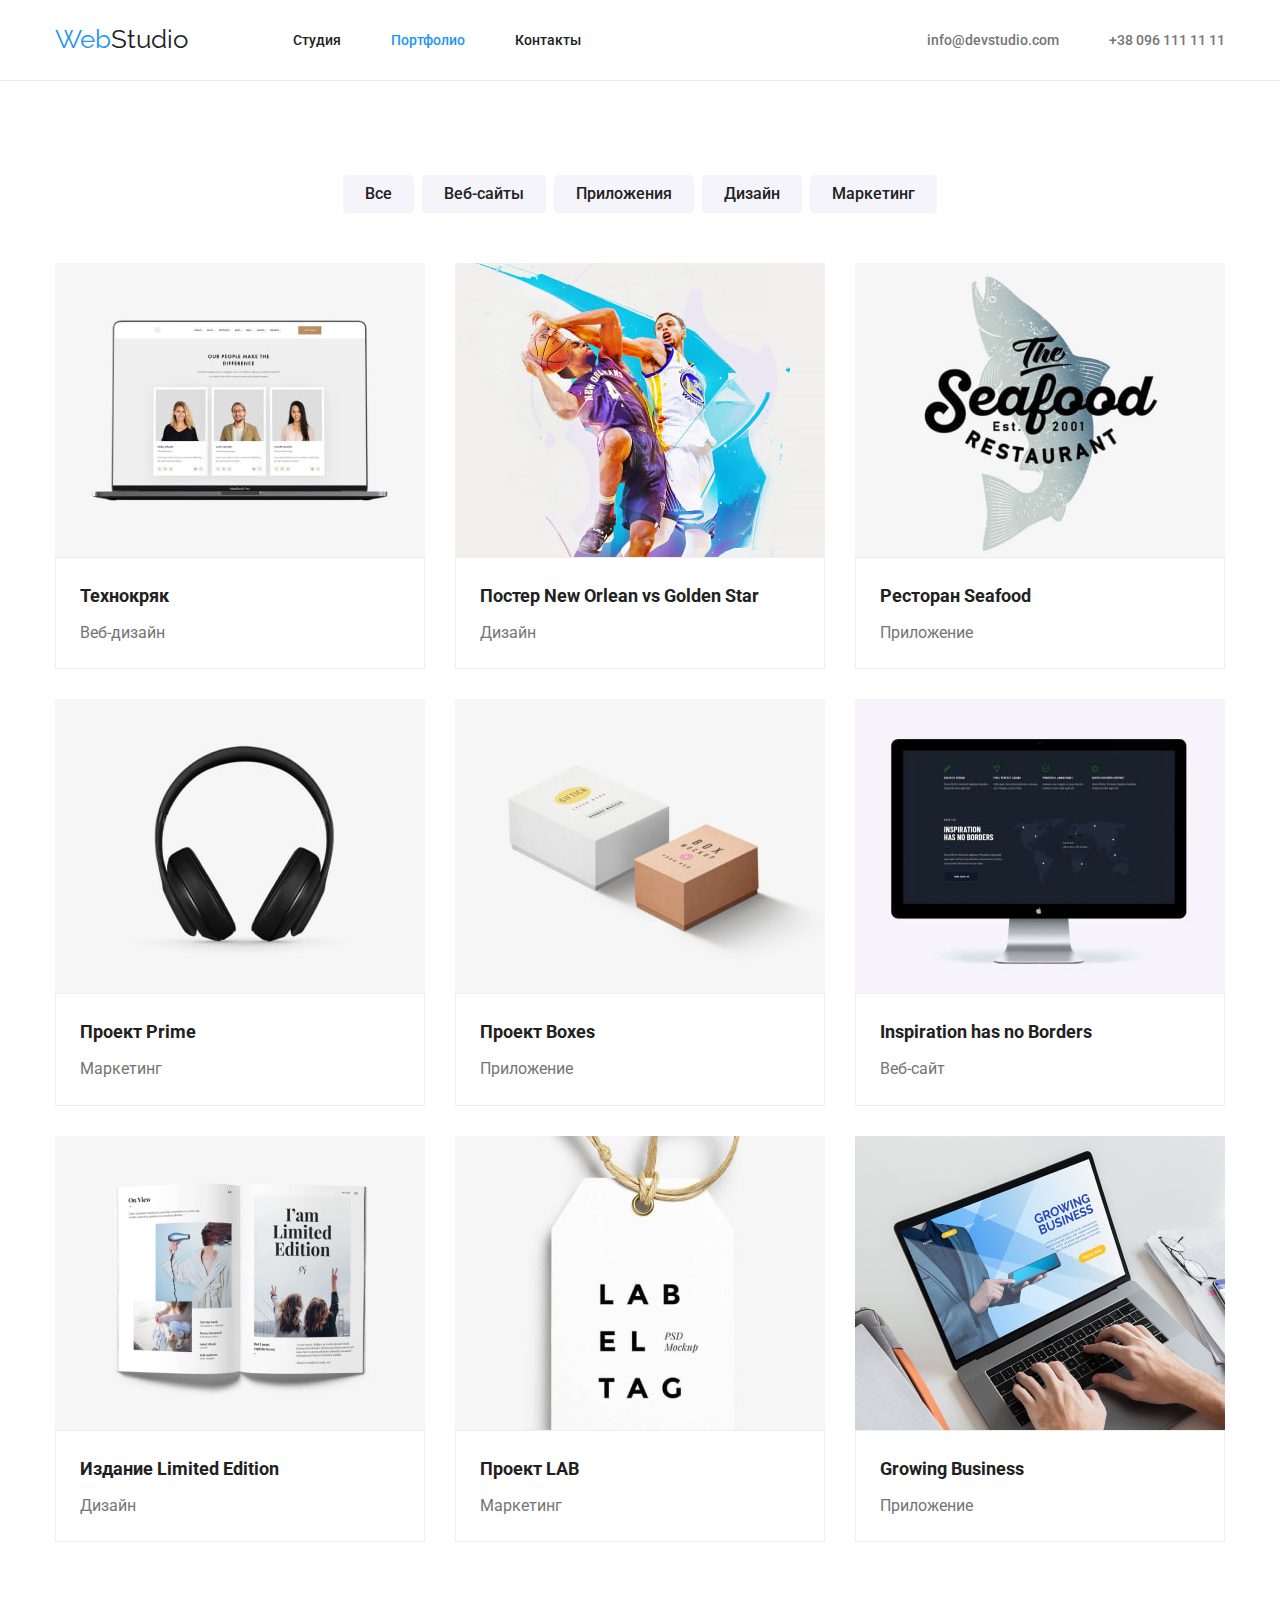
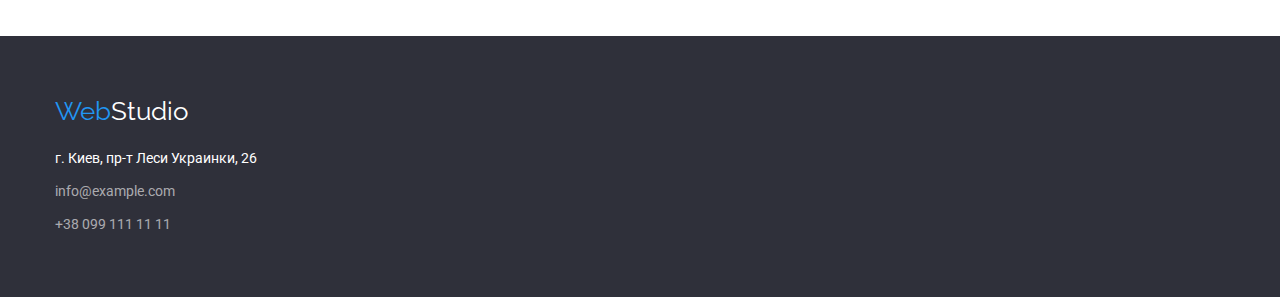
==== portfolio.html @ 2b30607f "Initial commit" ====
<!DOCTYPE html>
<html lang="ru">
  <head>
    <meta charset="UTF-8" />
    <meta http-equiv="X-UA-Compatible" content="IE=edge" />
    <meta name="viewport" content="width=device-width, initial-scale=1.0" />
    <link rel="preconnect" href="https://fonts.googleapis.com" />
    <link rel="preconnect" href="https://fonts.gstatic.com" crossorigin />
    <link
      rel="stylesheet"
      href="https://cdnjs.cloudflare.com/ajax/libs/modern-normalize/1.1.0/modern-normalize.min.css"
    />
    <link
      href="https://fonts.googleapis.com/css2?family=Raleway:wght@700&family=Roboto:wght@400;500;700;900&display=swap"
      rel="stylesheet"
    />
    <link rel="stylesheet" href="./css/styles.css" />
    <title>Портфолио</title>
  </head>
  <body>
    <!--Хедер-->
    <header class="page-header">
      <div class="container header-flex">
        <nav class="nav-box-flex">
          <a class="link nav-box" href="index.html">
            <p class="logo-box">
              <span class="logoweb">Web</span><span class="logostudio">Studio</span>
            </p>
          </a>
          <ul class="site-nav list-decor site-nav-flex">
            <li class="site-nav-item">
              <a class="link" href="./index.html">Студия</a>
            </li>
            <li class="site-nav-item">
              <a class="link-current link" href="./portfolio.html">Портфолио</a>
            </li>
            <li class="site-nav-item"><a class="link" href="">Контакты</a></li>
          </ul>
        </nav>
        <ul class="auth-nav list-decor auth-nav-flex">
          <li><a class="link" href="">info@devstudio.com</a></li>
          <li><a class="link tel-position" href="">+38 096 111 11 11</a></li>
        </ul>
      </div>
    </header>

    <main>
      <!--Фильтр-->
      <section class="section">
        <h1 class="visually-hidden">Наши проекты</h1>
        <div class="container filter-box">
          <ul class="list-decor btn-flex">
            <li class="filter-item-btn">
              <button class="filter-button" type="button">Все</button>
            </li>
            <li class="filter-item-btn">
              <button class="filter-button" type="button">Веб-сайты</button>
            </li>
            <li class="filter-item-btn">
              <button class="filter-button" type="button">Приложения</button>
            </li>
            <li class="filter-item-btn">
              <button class="filter-button" type="button">Дизайн</button>
            </li>
            <li class="filter-item-btn">
              <button class="filter-button" type="button">Маркетинг</button>
            </li>
          </ul>
        </div>

        <!--Элементы фильтра-->
        <div class="container">
          <ul class="list-decor filter-flex">

            <li class="filter-card">
              <img class="image" src="./images/portfolio/web/web1.jpg" alt="Технокряк" />
              <div class="title-filter">
                <h2 class="project-name">Технокряк</h2>
                <p class="filter-name">Веб-дизайн</p>
              </div>
            </li>

            <li class="filter-card">
              <img
                class="image"
                src="./images/portfolio/designe/designe1.jpg"
                alt="Постер New Orlean vs Golden Star"
              />
              <div class="title-filter">
                <h2 class="project-name">Постер New Orlean vs Golden Star</h2>
                <p class="filter-name">Дизайн</p>
              </div>
            </li>
            <li class="filter-card">
              <img
                class="image"
                src="./images/portfolio/application/application1.jpg"
                alt="Ресторан Seafood"
              />
              <div class="title-filter">
                <h2 class="project-name">Ресторан Seafood</h2>
                <p class="filter-name">Приложение</p>
              </div>
            </li>
            <li class="filter-card">
              <img
                class="image"
                src="./images/portfolio/marketing/marketing1.jpg"
                alt="Проект Prime"
              />
              <div class="title-filter">
                <h2 class="project-name">Проект Prime</h2>
                <p class="filter-name">Маркетинг</p>
              </div>
            </li>
            <li class="filter-card">
              <img
                class="image"
                src="./images/portfolio/application/application2.jpg"
                alt="Проект Boxes"
              />
              <div class="title-filter">
                <h2 class="project-name">Проект Boxes</h2>
                <p class="filter-name">Приложение</p>
              </div>
            </li>
            <li class="filter-card">
              <img
                class="image"
                src="./images/portfolio/web/web2.jpg"
                alt="Inspiration has no Borders"
              />
              <div class="title-filter">
                <h2 class="project-name">Inspiration has no Borders</h2>
                <p class="filter-name">Веб-сайт</p>
              </div>
            </li>
            <li class="filter-card">
              <img
                class="image"
                src="./images/portfolio/designe/designe2.jpg"
                alt="Издание Limited Edition"
              />
              <div class="title-filter">
                <h2 class="project-name">Издание Limited Edition</h2>
                <p class="filter-name">Дизайн</p>
              </div>
            </li>
            <li class="filter-card">
              <img
                class="image"
                src="./images/portfolio/marketing/marketing2.jpg"
                alt="Проект LAB"
              />
              <div class="title-filter">
                <h2 class="project-name">Проект LAB</h2>
                <p class="filter-name">Маркетинг</p>
              </div>
            </li>
            <li class="filter-card">
              <img
                class="image"
                src="./images/portfolio/application/application3.jpg"
                alt="Growing Business"
                width="370"
              />
              <div class="title-filter">
                <h2 class="project-name">Growing Business</h2>
                <p class="filter-name">Приложение</p>
              </div>
            </li>
          </ul>
        </div>
      </section>
    </main>
<!--Футер-->
    <footer class="page-footer">
      <div class="container">
        <a class="link" href="index.html">
          <span class="logoweb">Web</span><span class="logostudiofooter">Studio</span>
        </a>
        <address class="footer-сontact footer-box">
          <p class="address"><a class="link" href="">г. Киев, пр-т Леси Украинки, 26</a></p>
          <p class="team-email"><a class="link" href="">info@example.com</a></p>
          <p><a class="link" href="">+38 099 111 11 11</a></p>
        </address>
      </div>
    </footer>
  </body>
</html>
---- css/styles.css ----
:root {
    --accent-color: #2196F3;
    --main-text-cl: #757575;
    --title-cl: #212121;
    --main-bgc: #E5E5E5;
    --secondary-bgc: #F5F4FA;
    --header-cl: #212121;
    --header-cl-hover: #2196F3;
    --our-team-card-cl: #FFFFFF;
    --portfolio-card-cl: #FFFFFF;
}

body {
    color: var(--main-text-cl);
    background-color:#FFFFFF ;
    font-family: 'Raleway', sans-serif;
    font-family: 'Roboto', sans-serif;
    font-style: normal;
    margin: 0;
}

.visually-hidden {
    position: absolute;
    white-space: nowrap;
    width: 1px;
    height: 1px;
    overflow: hidden;
    border: 0;
    padding: 0;
    clip: rect(0 0 0 0);
    clip-path: inset(50%);
    margin: -1px;
}
/* сброс всех margin c тегов Р*/
p {
    margin-top: 0;
    margin-bottom: 0;
}
/* сброс всех margin с тегов Н2 */
h1,
h2 {
    margin-top: 0;
    margin-bottom: 0;
}
.image {
    display: block;
}

/* Логотип */

.page-header {
    /*background-color: peru;*/
    border-bottom: 1px solid #ECECEC;
    margin-left: auto;
    margin-right: auto;
   
}


.container {
    /*background-color: powderblue;
    outline: 2px solid tomato;*/
    margin-left: auto;
    margin-right: auto;
    width: 1200px;
    padding-left: 15px;
    padding-right: 15px;
}
.link {
    text-decoration: none;
    
}
.section {
    padding-top: 94px;
    padding-bottom: 94px;
    /*outline: 5px solid #331e9e;*/
}

.list-decor {
    list-style: none;
    padding: 0;
    margin: 0;
}
.logoweb {
    color:#2196F3 ;
    font-family:'Raleway';  
    font-size: 26px;
    line-height: 1.2;
}
.logostudio {
    color: #212121;
    font-family:'Raleway';
    font-size: 26px;
    line-height: 1.2;
    }


.logostudiofooter {
    color: #FFFFFF ;
    font-family:'Raleway';
    font-size: 26px;
    line-height: 1.2;
    }



/* Стилизация NAV */
.nav-box-flex {
   display: flex;  
}
.header-flex {
    display: flex;
}

.site-nav-flex {
    display: flex;
    margin-left: 93px; 
    align-items: center;    
}

.site-nav-flex .link {
    display: block;
    padding-top: 32px;
    padding-bottom: 32px;
}

.site-nav-item {
    margin-right: 50px;
}

.site-nav-item:last-child {
    margin-right: 0;
}

.auth-nav-flex {
    display: flex;
    align-items: center;
    margin-left: auto;
}

.auth-nav-flex .link {
    display: block;
    padding-top: 32px;
    padding-bottom: 32px;
}

.tel-position {
    margin-left: 50px;
}

.site-nav .link {
    color: var(--header-cl);
    font-weight: 500;
    font-size: 14px;
    line-height: 1.15;
}
   
.site-nav .link:focus,
.site-nav .link:hover {
    color: var(--header-cl-hover);
    font-weight: 500;
    font-size: 14px;
    line-height: 1.15;
}
.site-nav .link-current {
    color: var(--header-cl-hover);
}
.auth-nav .link {
    color: var(--main-text-cl) ;
    font-weight: 500;
    font-size: 14px;   
}

.auth-nav .link:focus,
.auth-nav .link:hover {
    color: var(--header-cl-hover);
    font-weight: 500;
    font-size: 14px;
    line-height: 1.15;
}
.nav-box {
    padding-top: 24px;
    
}

.logo-box {
    box-sizing: border-box;
    width: 145px;
    margin-bottom: 25px;
}
/* Стилизация HERO */
/*Отступы контента во всех секциях*/

.hero {
    background-color: #2F303A;
    height: 600px;
    text-align: center;
    padding-top: 200px;
    padding-bottom: 280px;
   
    
      
}

.hero-title {

    color: #FFFFFF;
    font-weight: 900;
    line-height: 1.36;
    font-size: 44px;
    letter-spacing: 0.06em;
    text-transform: uppercase;
    
    margin-left: auto;
    margin-right: auto;
    width: 696px;
    text-align: center;
    padding-bottom: 30px;
    
}

.hero-button {
    color: #FFFFFF;
    background-color: #2196F3;
    font-weight: 700;
    font-size: 16px;
    line-height: 1.9;
    cursor: pointer;
    box-shadow: 0px 4px 4px rgba(0, 0, 0, 0.15);
    border-radius: 4px;
    width: 200px;
    height: 50px;
    display: inline-block;
    
    letter-spacing: 0.06em;
    border-width: 0;
    
}


.hero-button:focus,
.hero-button:hover {
    background: #F5F4FA;
    color: #212121;
    font-weight: 700;
    font-size: 16px;
    line-height: 1.9;   
}


.our-priorities {
    color: #212121;
    font-weight: 700;
    font-size: 14px;
    line-height: 1.15;
    text-transform: uppercase;
    margin-top: 0px;
    margin-bottom: 10px; 
}
.our-priorities-box {
    display: flex;
    justify-content: space-between;
}
.prioritie-flex {
    margin-right: 30px;
    width: 270px;
}

.prioritie-flex:last-child {
    margin-right: 0;
}

.priorities-text {
    font-size: 14px;
    line-height: 1.71;
    margin-top: 10px;
    margin-bottom: 0;
    width: 270px;

   
}

.what-we-do {

    color: #212121;
    font-weight: 700;
    font-size: 36px;
    line-height: 1.17;
    text-align: center;

    margin-top: 0px;
    margin-bottom: 50px;
    
}
.dumping-top {
    margin-top: -94px;
}


.What-we-do-flex {
    display: flex;
    justify-content: space-between;

}
/* Наша команда */

.sec-our-team {
    background-color: var(--secondary-bgc);
    
}

.our-team {
    color: #212121;
    font-weight: 700;
    font-size: 36px;
    line-height: 1.17;
    text-align: center;
  
    margin-bottom: 50px; 
}

.our-team-flex {
    display: flex;
}
.our-team-card {
    
    flex-basis: calc((100% - 90px) / 4);
    background-color: var(--our-team-card-cl);
    box-shadow: 0px 1px 3px rgba(0, 0, 0, 0.12),
    0px 1px 1px rgba(0, 0, 0, 0.14),
    0px 2px 1px rgba(0, 0, 0, 0.2);
    border-radius: 0px 0px 4px 4px;

    margin-right: 30px;
}

.our-team-card:last-child {
    margin-right: 0;
}



.team-list {
    padding-top: 30px;
    padding-bottom: 30px;
}


.team-name {
    color: #212121;
    font-weight: 500;
    font-size: 16px;
    line-height: 1.19;
    text-align: center;
    
    padding-bottom: 10px;
}


.team-expert {
    font-size: 16px;
    line-height: 1.19;
    text-align: center;
    
}

/* Футер */
.page-footer {
    background-color: #2F303A;
    padding-top: 60px;
    padding-bottom: 60px;
   
}

.footer-сontact a {
    color: rgba(255, 255, 255, 0.6);
    font-size: 14px;
    line-height: 1.7;
    font-style: normal;
    text-decoration: none;

}
.footer-box {
    margin-top: 20px;
}

.team-email {
    margin-top: 9px;
    margin-bottom: 9px;
}



.address a {
    color: #FFFFFF;
}

.footer-сontact .link:focus,
.footer-сontact .link:hover {
    color: var(--accent-color);
    font-size: 14px;
    line-height: 1.7;
    font-style: normal;
}
/* Портфолио */

.filter-flex {
    display: flex;
    flex-wrap: wrap;
}

.btn-flex {
    display: flex;
    justify-content: center;
}

.filter-button {

    font-weight: 500;
    font-size: 16px;
    line-height: 1.6;
    background-color: #F5F4FA;
    color: #212121;
    cursor: pointer;
    border-radius: 4px;
    padding: 6px 22px;
    border-width: 0px;

}

.filter-button:focus,
.filter-button:hover {
    font-weight: 500;
    font-size: 16px;
    line-height: 1.6;
    background: var(--accent-color);
    color: #FFFFFF;
    border-radius: 4px;
}

.filter-box {
    margin-bottom: 50px;
}
.filter-name {
    font-size: 16px;
    line-height: 1.9;
}
.filter-card {
    width: calc((100% - 60px) / 3);
    margin-right: 30px;
    margin-bottom: 30px;
    background: var(--portfolio-card-cl);  
}

.filter-card:nth-child(3n) {
    margin-right: 0;
}
.filter-card:nth-last-child(-n + 3) {
    margin-bottom: 0;
}
.filter-card {
 
}

.title-filter {
    padding: 20px 24px;
    border: 1px solid #EEEEEE;
}




.filter-item-btn {
    margin-right: 8px;

}
.filter-item-btn:last-child {
    margin-right: 0;
}

.project-name {
    margin-top: 0;
    margin-bottom: 0;
    color: #212121;
    font-weight: 700;
    font-size: 18px;
    line-height: 2;
    padding-bottom: 4px;
    
}
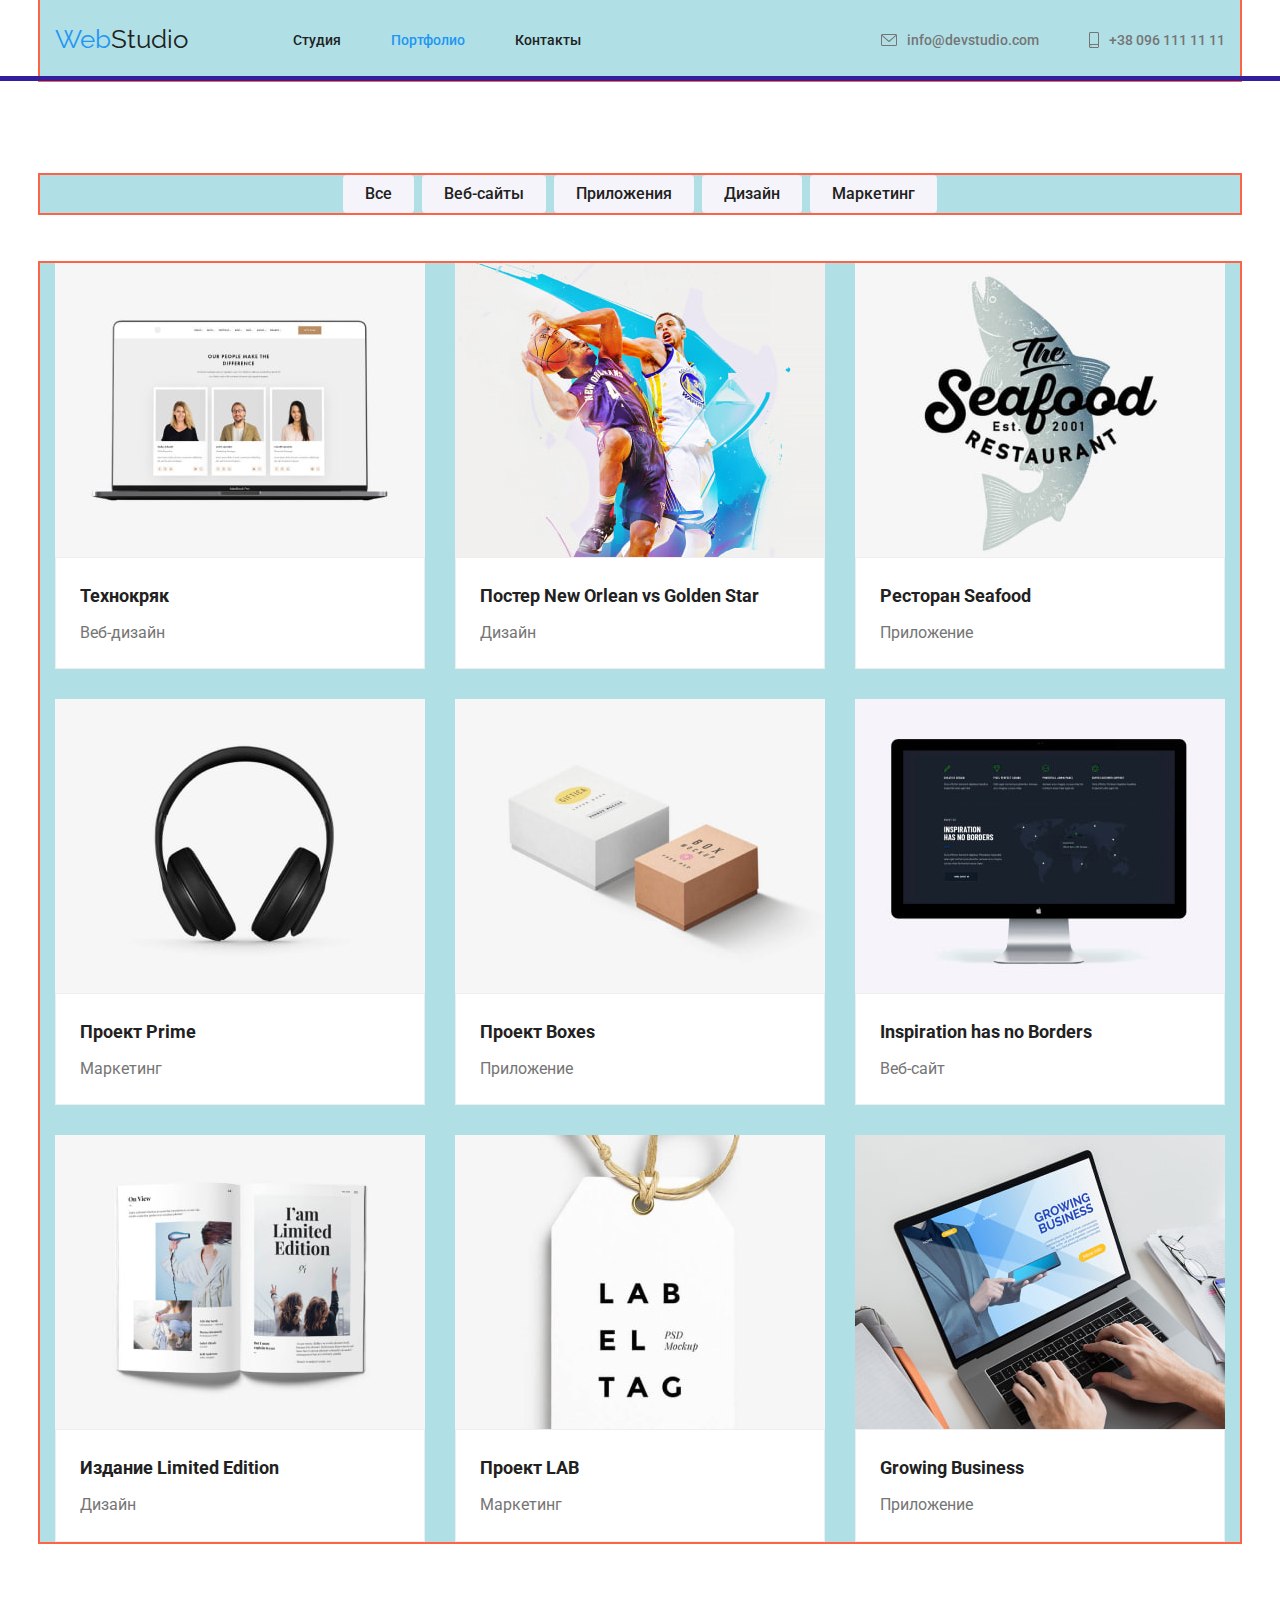
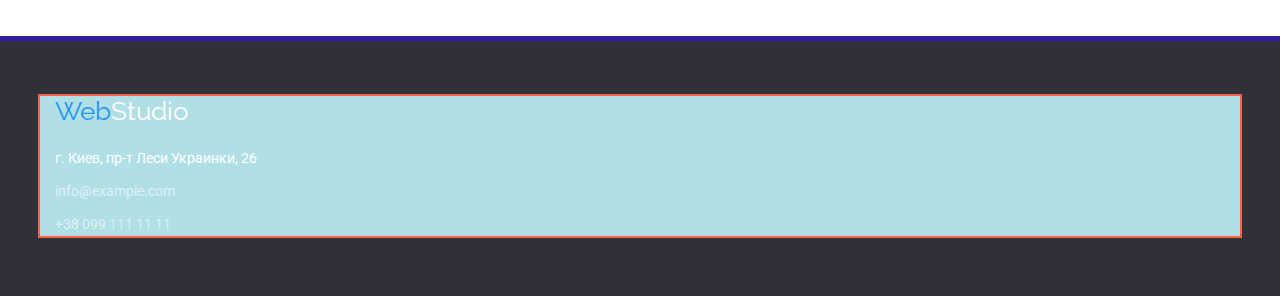
==== commit 3743fc77: "ДЗ 4 начало" ====
--- a/portfolio.html
+++ b/portfolio.html
@@ -18,7 +18,9 @@
     <title>Портфолио</title>
   </head>
   <body>
+
     <!--Хедер-->
+
     <header class="page-header">
       <div class="container header-flex">
         <nav class="nav-box-flex">
@@ -31,15 +33,13 @@
             <li class="site-nav-item">
               <a class="link" href="./index.html">Студия</a>
             </li>
-            <li class="site-nav-item">
-              <a class="link-current link" href="./portfolio.html">Портфолио</a>
-            </li>
+            <li class="site-nav-item"><a class="link-current link" href="./portfolio.html">Портфолио</a></li>
             <li class="site-nav-item"><a class="link" href="">Контакты</a></li>
           </ul>
         </nav>
         <ul class="auth-nav list-decor auth-nav-flex">
-          <li><a class="link" href="">info@devstudio.com</a></li>
-          <li><a class="link tel-position" href="">+38 096 111 11 11</a></li>
+          <li class="auth-nav-icon-email"><a class="link tel-position" href="">info@devstudio.com</a></li>
+          <li class="auth-nav-icon-tel"><a class="link" href="">+38 096 111 11 11</a></li>
         </ul>
       </div>
     </header>
--- a/css/styles.css
+++ b/css/styles.css
@@ -9,6 +9,7 @@
     --header-cl-hover: #2196F3;
     --our-team-card-cl: #FFFFFF;
     --portfolio-card-cl: #FFFFFF;
+    --icon-cl: #AFB1B8
 }
 
 body {
@@ -45,12 +46,13 @@
 }
 .image {
     display: block;
+    max-width: 100%;
+    height: auto;
 }
 
 /* Логотип */
 
 .page-header {
-    /*background-color: peru;*/
     border-bottom: 1px solid #ECECEC;
     margin-left: auto;
     margin-right: auto;
@@ -59,8 +61,8 @@
 
 
 .container {
-    /*background-color: powderblue;
-    outline: 2px solid tomato;*/
+    background-color: powderblue;
+    outline: 2px solid tomato;
     margin-left: auto;
     margin-right: auto;
     width: 1200px;
@@ -74,7 +76,7 @@
 .section {
     padding-top: 94px;
     padding-bottom: 94px;
-    /*outline: 5px solid #331e9e;*/
+    outline: 5px solid #331e9e;
 }
 
 .list-decor {
@@ -111,6 +113,7 @@
 }
 .header-flex {
     display: flex;
+    align-items: center;
 }
 
 .site-nav-flex {
@@ -133,21 +136,7 @@
     margin-right: 0;
 }
 
-.auth-nav-flex {
-    display: flex;
-    align-items: center;
-    margin-left: auto;
-}
-
-.auth-nav-flex .link {
-    display: block;
-    padding-top: 32px;
-    padding-bottom: 32px;
-}
-
-.tel-position {
-    margin-left: 50px;
-}
+
 
 .site-nav .link {
     color: var(--header-cl);
@@ -166,10 +155,29 @@
 .site-nav .link-current {
     color: var(--header-cl-hover);
 }
+
+.auth-nav-flex {
+    display: flex;
+    align-items: center;
+    margin-left: auto;
+}
+
+.auth-nav-flex .link {
+    
+    padding-top: 32px;
+    padding-bottom: 32px;
+
+
+}
+
+.tel-position {
+    margin-right: 50px;
+}
 .auth-nav .link {
     color: var(--main-text-cl) ;
     font-weight: 500;
-    font-size: 14px;   
+    font-size: 14px;  
+    line-height: 1.15;
 }
 
 .auth-nav .link:focus,
@@ -179,6 +187,46 @@
     font-size: 14px;
     line-height: 1.15;
 }
+
+.auth-nav-icon-email,
+.auth-nav-icon-tel {
+    display: flex;
+    align-items: center;
+}
+.auth-nav-icon-email::before {
+    content: "";
+    width: 16px;
+    height: 12px;
+    
+    margin-right: 10px;
+    background-image: url(../images/icon/envelope.svg);
+    background-repeat: no-repeat;
+    
+}
+.auth-nav-icon-email:hover::before,
+.auth-nav-icon-email:focus::before {
+    content: " ";
+    width: 16px;
+    height: 12px;
+
+    margin-right: 10px;
+    background-image: url(../images/icon/envelope\ \(hover\).svg);
+    background-repeat: no-repeat;
+
+}
+
+.auth-nav-icon-tel::before {
+    content: " ";
+    width: 10px;
+    height: 16px;
+    
+    margin-right: 10px;
+    background-image: url(../images/icon/smartphone.svg);
+    background-repeat: no-repeat;
+    align-items: center;
+}
+  
+
 .nav-box {
     padding-top: 24px;
     
@@ -187,18 +235,27 @@
 .logo-box {
     box-sizing: border-box;
     width: 145px;
-    margin-bottom: 25px;
+
 }
 /* Стилизация HERO */
-/*Отступы контента во всех секциях*/
+
 
 .hero {
-    background-color: #2F303A;
-    height: 600px;
+    background-color: #C4C4C4;
+    background-image: url(../images/hero-fon.jpg),
+    url(../images/hero-Overlay.png);
+
+    max-height: 600px;
+    max-width: 1600px;
+    margin-left: auto;
+    margin-right: auto;
     text-align: center;
     padding-top: 200px;
     padding-bottom: 280px;
-   
+    
+    background-repeat: no-repeat;
+    background-position: center;
+    background-size: auto;
     
       
 }
@@ -255,18 +312,44 @@
     font-size: 14px;
     line-height: 1.15;
     text-transform: uppercase;
-    margin-top: 0px;
+    margin-top: 30px;
     margin-bottom: 10px; 
 }
 .our-priorities-box {
     display: flex;
     justify-content: space-between;
 }
+
+
 .prioritie-flex {
+    
     margin-right: 30px;
     width: 270px;
 }
 
+.prioritie-flex::before {
+    content: " ";
+    display: block;
+    height: 120px;
+   
+    background-repeat: no-repeat;
+    background-position: center;
+    background-color: #F5F4FA;
+    border-radius: 4px;
+    
+}
+.prioritie-flex:nth-child(1)::before {
+     background-image: url(../images/icon/antenna.svg);
+}
+.prioritie-flex:nth-child(2)::before {
+    background-image: url(../images/icon/clock.svg);
+}
+.prioritie-flex:nth-child(3)::before {
+    background-image: url(../images/icon/diagram.svg);
+}
+.prioritie-flex:nth-child(4)::before {
+    background-image: url(../images/icon/astronaut.svg);
+}
 .prioritie-flex:last-child {
     margin-right: 0;
 }
@@ -298,11 +381,20 @@
 }
 
 
-.What-we-do-flex {
-    display: flex;
-    justify-content: space-between;
-
-}
+.what-we-do-flex {
+    display: flex;
+    flex-basis: calc((100% - 60px) / 3);
+}
+
+.what-we-do-img {
+    margin-right: 30px;
+}
+
+.what-we-do-img:last-child {
+    margin-right: 0;
+}
+
+
 /* Наша команда */
 
 .sec-our-team {
@@ -311,7 +403,7 @@
 }
 
 .our-team {
-    color: #212121;
+    color: var(--title-cl);
     font-weight: 700;
     font-size: 36px;
     line-height: 1.17;
@@ -363,6 +455,94 @@
     line-height: 1.19;
     text-align: center;
     
+}
+
+.media-list {
+    display: flex;
+    
+
+    margin: 16px 32px 30px 32px;
+    width: 206px;
+    height: 44px;
+    justify-content: space-between;
+
+    outline: 1px solid red;
+}
+
+
+.icon-media {
+    width: 20px;
+    height: 20px;
+    
+    fill: var(--icon-cl);
+
+}
+
+.media-item {
+    
+    width: 44px;
+    height: 44px;
+}
+
+
+/* Постоянные клиенты */
+.icon-clients {
+    width: 106px;
+    height: 60px;
+    fill: var(--icon-cl) 
+}
+.icon-clients:hover,
+.icon-clients:focus {
+    fill: var(--accent-color);
+}
+
+.clients {
+    font-weight: 700;
+    font-size: 36px;
+    line-height: 42px;
+    text-align: center;
+    letter-spacing: 0.03em;
+    
+    color: var(--title-cl);
+    text-align: center;
+    margin-bottom: 50px;
+
+}
+
+.clients-list {
+    display: flex;
+    flex-wrap: wrap;
+    
+}
+
+
+.clients-item {
+    display: block;
+    width: calc((100% - 150px) / 6);
+    height: 92px;
+    
+    border: 1px solid #AFB1B8;
+    border-radius: 4px;
+
+    margin-right: 30px;
+    margin-bottom: 30px;
+
+    padding: 16px 32px;
+     
+}
+
+.clients-item:hover {
+    border: 1px solid var(--accent-color);
+}
+
+
+.clients-item:nth-last-child(-n + 6) { 
+
+margin-bottom: 0;
+}
+
+.clients-item:nth-child(6n) {
+    margin-right: 0;
 }
 
 /* Футер */
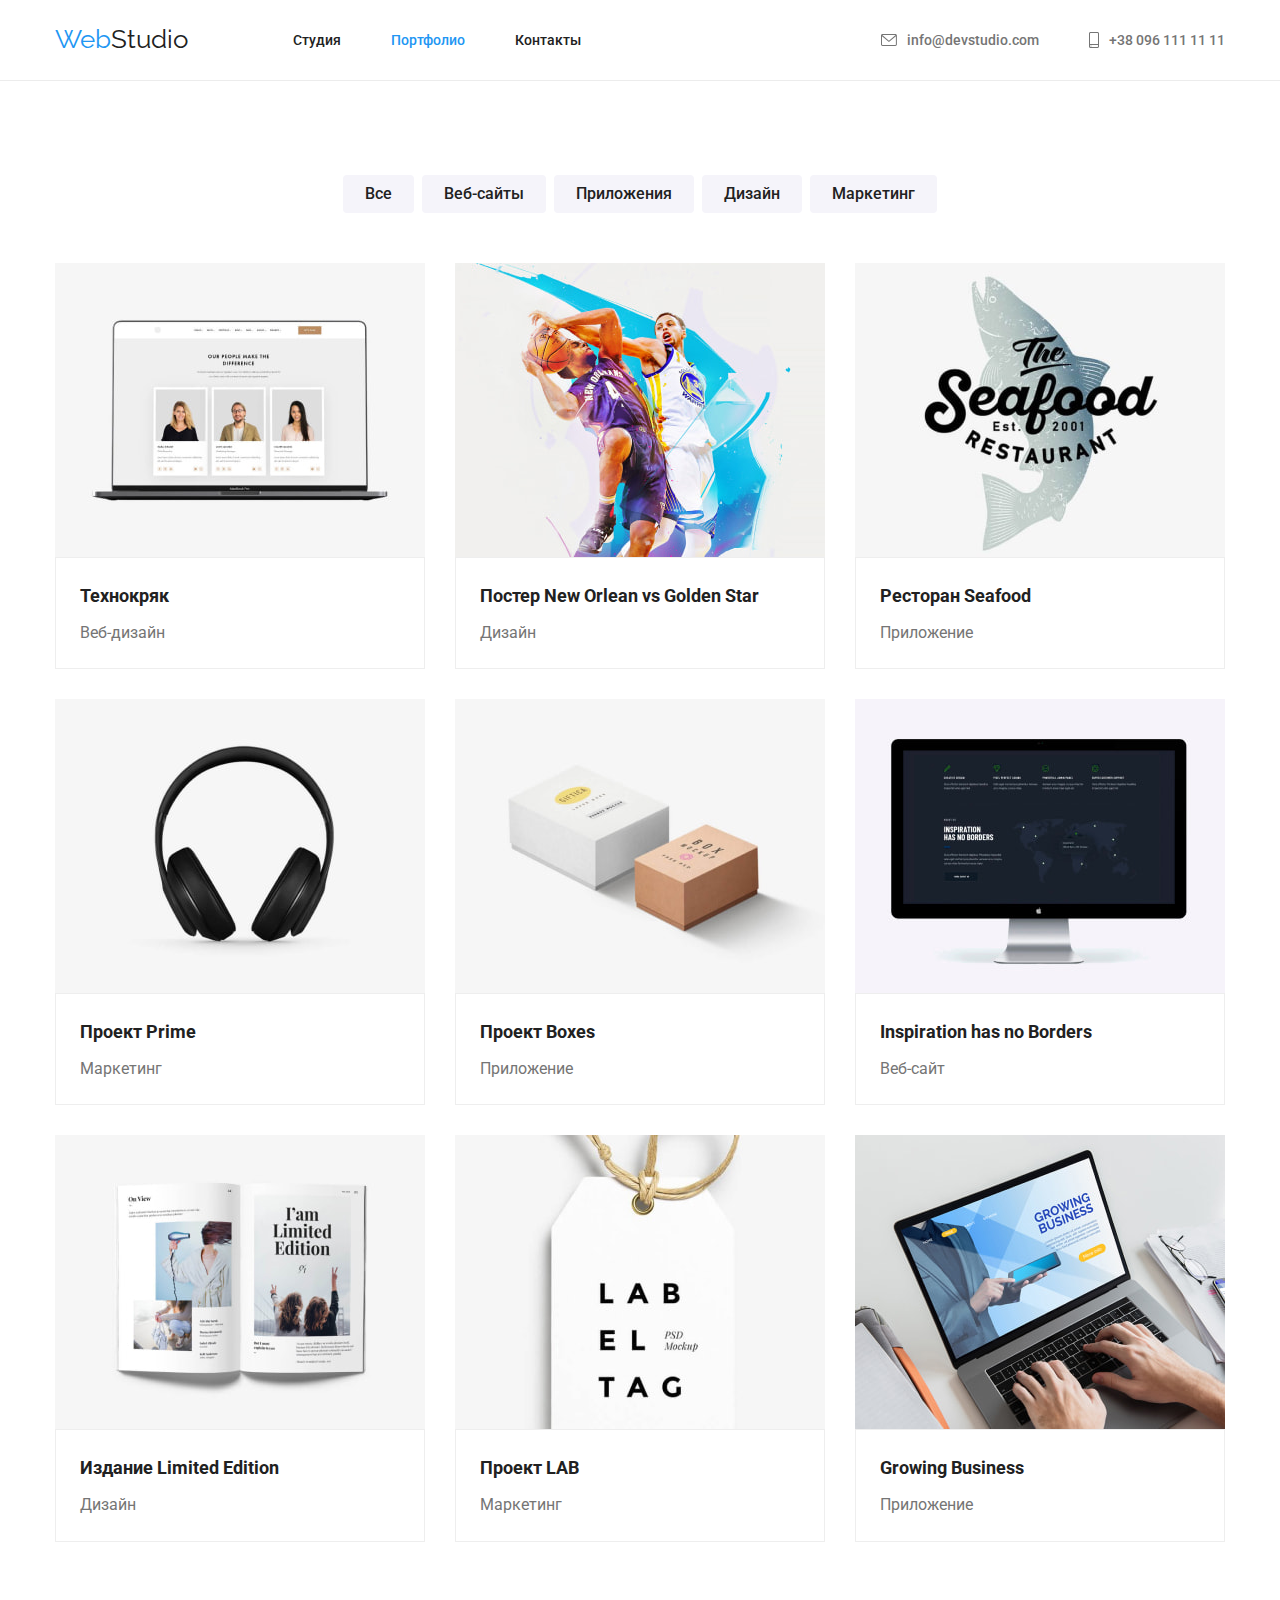
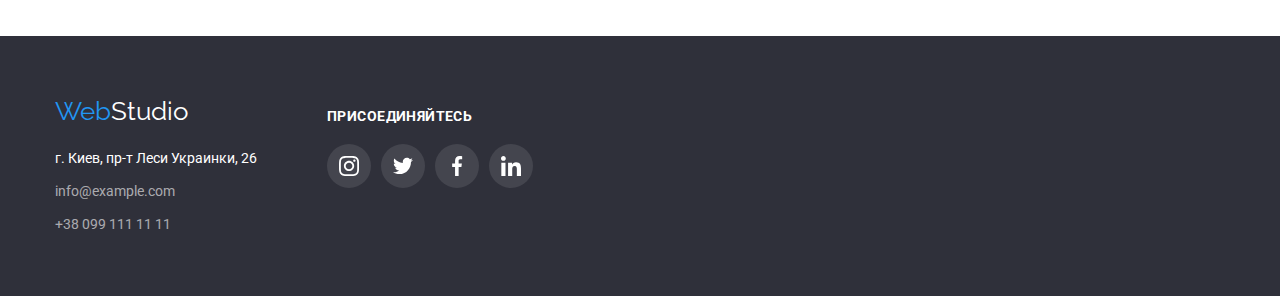
==== commit e2c99073: "Студию закончил" ====
--- a/portfolio.html
+++ b/portfolio.html
@@ -18,7 +18,6 @@
     <title>Портфолио</title>
   </head>
   <body>
-
     <!--Хедер-->
 
     <header class="page-header">
@@ -33,13 +32,29 @@
             <li class="site-nav-item">
               <a class="link" href="./index.html">Студия</a>
             </li>
-            <li class="site-nav-item"><a class="link-current link" href="./portfolio.html">Портфолио</a></li>
+            <li class="site-nav-item">
+              <a class="link link-current" href="./portfolio.html">Портфолио</a>
+            </li>
             <li class="site-nav-item"><a class="link" href="">Контакты</a></li>
           </ul>
         </nav>
         <ul class="auth-nav list-decor auth-nav-flex">
-          <li class="auth-nav-icon-email"><a class="link tel-position" href="">info@devstudio.com</a></li>
-          <li class="auth-nav-icon-tel"><a class="link" href="">+38 096 111 11 11</a></li>
+          <div class="auth-nav-icon-email">
+            <svg class="icon-email">
+              <use href="./images/Sprite.svg#icon-envelope"></use>
+            </svg>
+            <li>
+              <a class="link tel-position" href="">info@devstudio.com</a>
+            </li>
+          </div>
+          <div class="auth-nav-icon-tel">
+            <svg class="icon-tel">
+              <use href="./images/Sprite.svg#icon-smartphone"></use>
+            </svg>
+            <li>
+              <a class="link" href="">+38 096 111 11 11</a>
+            </li>
+          </div>
         </ul>
       </div>
     </header>
@@ -71,7 +86,6 @@
         <!--Элементы фильтра-->
         <div class="container">
           <ul class="list-decor filter-flex">
-
             <li class="filter-card">
               <img class="image" src="./images/portfolio/web/web1.jpg" alt="Технокряк" />
               <div class="title-filter">
@@ -173,18 +187,55 @@
         </div>
       </section>
     </main>
-<!--Футер-->
-    <footer class="page-footer">
-      <div class="container">
-        <a class="link" href="index.html">
-          <span class="logoweb">Web</span><span class="logostudiofooter">Studio</span>
-        </a>
-        <address class="footer-сontact footer-box">
-          <p class="address"><a class="link" href="">г. Киев, пр-т Леси Украинки, 26</a></p>
-          <p class="team-email"><a class="link" href="">info@example.com</a></p>
-          <p><a class="link" href="">+38 099 111 11 11</a></p>
-        </address>
+    <!--Футер-->
+
+     <footer class="page-footer">
+      <div class="container footer-flex">
+        <div>
+          <a class="link" href="index.html">
+            <span class="logoweb">Web</span><span class="logostudiofooter">Studio</span>
+          </a>
+          <address class="footer-сontact footer-box">
+            <p class="address"><a class="link" href="">г. Киев, пр-т Леси Украинки, 26</a></p>
+            <p class="team-email"><a class="link" href="">info@example.com</a></p>
+            <p><a class="link" href="">+38 099 111 11 11</a></p>
+          </address>
+        </div>
+        <div class="join">
+          <h3 class="join-title">Присоединяйтесь</h3>
+          <ul class="list-decor join-list">
+            <li>
+              <a class="join-item" href="">
+                <svg class="icon-join">
+                  <use href="./images/Sprite.svg#icon-instagram"></use>
+                </svg>
+              </a>
+            </li>
+            <li>
+              <a class="join-item" href="">
+                <svg class="icon-join">
+                  <use href="./images/Sprite.svg#icon-twitter"></use>
+                </svg>
+              </a>
+            </li>
+            <li>
+              <a class="join-item" href="">
+                <svg class="icon-join">
+                  <use href="./images/Sprite.svg#icon-facebook"></use>
+                </svg>
+              </a>
+            </li>
+            <li>
+              <a class="join-item" href="">
+                <svg class="icon-join">
+                  <use href="./images/Sprite.svg#icon-linkedin"></use>
+                </svg>
+              </a>
+            </li>
+          </ul>
+        </div>
       </div>
     </footer>
+
   </body>
 </html>
--- a/css/styles.css
+++ b/css/styles.css
@@ -40,7 +40,8 @@
 }
 /* сброс всех margin с тегов Н2 */
 h1,
-h2 {
+h2,
+h3 {
     margin-top: 0;
     margin-bottom: 0;
 }
@@ -61,8 +62,8 @@
 
 
 .container {
-    background-color: powderblue;
-    outline: 2px solid tomato;
+    /* background-color: powderblue; */
+    /* outline: 2px solid tomato; */
     margin-left: auto;
     margin-right: auto;
     width: 1200px;
@@ -76,7 +77,7 @@
 .section {
     padding-top: 94px;
     padding-bottom: 94px;
-    outline: 5px solid #331e9e;
+    /* outline: 5px solid #331e9e; */
 }
 
 .list-decor {
@@ -191,39 +192,30 @@
 .auth-nav-icon-email,
 .auth-nav-icon-tel {
     display: flex;
+    justify-content: center;
     align-items: center;
-}
-.auth-nav-icon-email::before {
-    content: "";
+    
+}
+
+.icon-email {
     width: 16px;
     height: 12px;
-    
     margin-right: 10px;
-    background-image: url(../images/icon/envelope.svg);
-    background-repeat: no-repeat;
-    
-}
-.auth-nav-icon-email:hover::before,
-.auth-nav-icon-email:focus::before {
-    content: " ";
-    width: 16px;
-    height: 12px;
-
-    margin-right: 10px;
-    background-image: url(../images/icon/envelope\ \(hover\).svg);
-    background-repeat: no-repeat;
-
-}
-
-.auth-nav-icon-tel::before {
-    content: " ";
+    fill: var(--main-text-cl);
+}
+
+.icon-email:hover,
+.icon-email:focus,
+.icon-tel:hover,
+.icon-tel:focus {
+    fill: var(--accent-color);
+    cursor: pointer;
+}
+.icon-tel {
     width: 10px;
     height: 16px;
-    
     margin-right: 10px;
-    background-image: url(../images/icon/smartphone.svg);
-    background-repeat: no-repeat;
-    align-items: center;
+    fill: var(--main-text-cl);
 }
   
 
@@ -327,29 +319,7 @@
     width: 270px;
 }
 
-.prioritie-flex::before {
-    content: " ";
-    display: block;
-    height: 120px;
-   
-    background-repeat: no-repeat;
-    background-position: center;
-    background-color: #F5F4FA;
-    border-radius: 4px;
-    
-}
-.prioritie-flex:nth-child(1)::before {
-     background-image: url(../images/icon/antenna.svg);
-}
-.prioritie-flex:nth-child(2)::before {
-    background-image: url(../images/icon/clock.svg);
-}
-.prioritie-flex:nth-child(3)::before {
-    background-image: url(../images/icon/diagram.svg);
-}
-.prioritie-flex:nth-child(4)::before {
-    background-image: url(../images/icon/astronaut.svg);
-}
+
 .prioritie-flex:last-child {
     margin-right: 0;
 }
@@ -360,9 +330,29 @@
     margin-top: 10px;
     margin-bottom: 0;
     width: 270px;
-
-   
-}
+}
+
+.icon-prioritie {
+    display: flex;
+    width: 270px;
+    height: 120px;
+    background-color: var(--secondary-bgc);
+    border-radius: 4px;
+    justify-content: center;
+    align-items: center;
+    
+    
+}
+
+.icon-prioritie-size {
+    display: block;
+    
+    width: 70px;
+    height: 70px;
+    
+}
+
+/* Чем мы занимаемся */
 
 .what-we-do {
 
@@ -435,7 +425,7 @@
 
 .team-list {
     padding-top: 30px;
-    padding-bottom: 30px;
+    
 }
 
 
@@ -459,18 +449,30 @@
 
 .media-list {
     display: flex;
-    
-
-    margin: 16px 32px 30px 32px;
     width: 206px;
     height: 44px;
     justify-content: space-between;
 
-    outline: 1px solid red;
-}
-
+    margin: 16px 32px 30px 32px;
+}
+
+.media-item {
+    display: inline-flex;
+    justify-content: center;
+    align-items: center;
+    
+    width: 44px;
+    height: 44px;
+}
+
+.media-item:hover,
+.media-item:focus {
+    background-color: var(--accent-color);
+    border-radius: 50%;
+}
 
 .icon-media {
+    
     width: 20px;
     height: 20px;
     
@@ -478,11 +480,13 @@
 
 }
 
-.media-item {
-    
-    width: 44px;
-    height: 44px;
-}
+.icon-media:hover,
+.icon-media:focus {
+
+    fill : var(--main-bgc)
+}
+
+
 
 
 /* Постоянные клиенты */
@@ -553,6 +557,12 @@
    
 }
 
+.footer-flex {
+    display: flex;
+    justify-content: first baseline;
+    
+}
+
 .footer-сontact a {
     color: rgba(255, 255, 255, 0.6);
     font-size: 14px;
@@ -583,6 +593,61 @@
     line-height: 1.7;
     font-style: normal;
 }
+
+.join {
+    margin-left: 70px;
+}
+
+.join-title {
+    font-weight: 700;
+    font-size: 14px;
+    line-height: 16px;
+    letter-spacing: 0.03em;
+    text-transform: uppercase;
+
+    color: var(--our-team-card-cl);
+
+    padding-top: 12px;
+    padding-bottom: 20px;
+}
+.join-list {
+    display: flex;
+    width: 206px;
+    height: 44px;
+    justify-content: space-between;
+
+
+}
+
+.join-item {
+    display: inline-flex;
+    justify-content: center;
+    align-items: center;
+
+    width: 44px;
+    height: 44px;
+    background-color: rgba(255, 255, 255, 0.1);;
+    border-radius: 50%;
+}
+
+.join-item:hover,
+.join-item:focus {
+    background-color: var(--accent-color);
+    border-radius: 50%;
+}
+
+.icon-join {
+
+    width: 20px;
+    height: 20px;
+
+    fill: var(--our-team-card-cl);
+
+}
+
+
+
+
 /* Портфолио */
 
 .filter-flex {
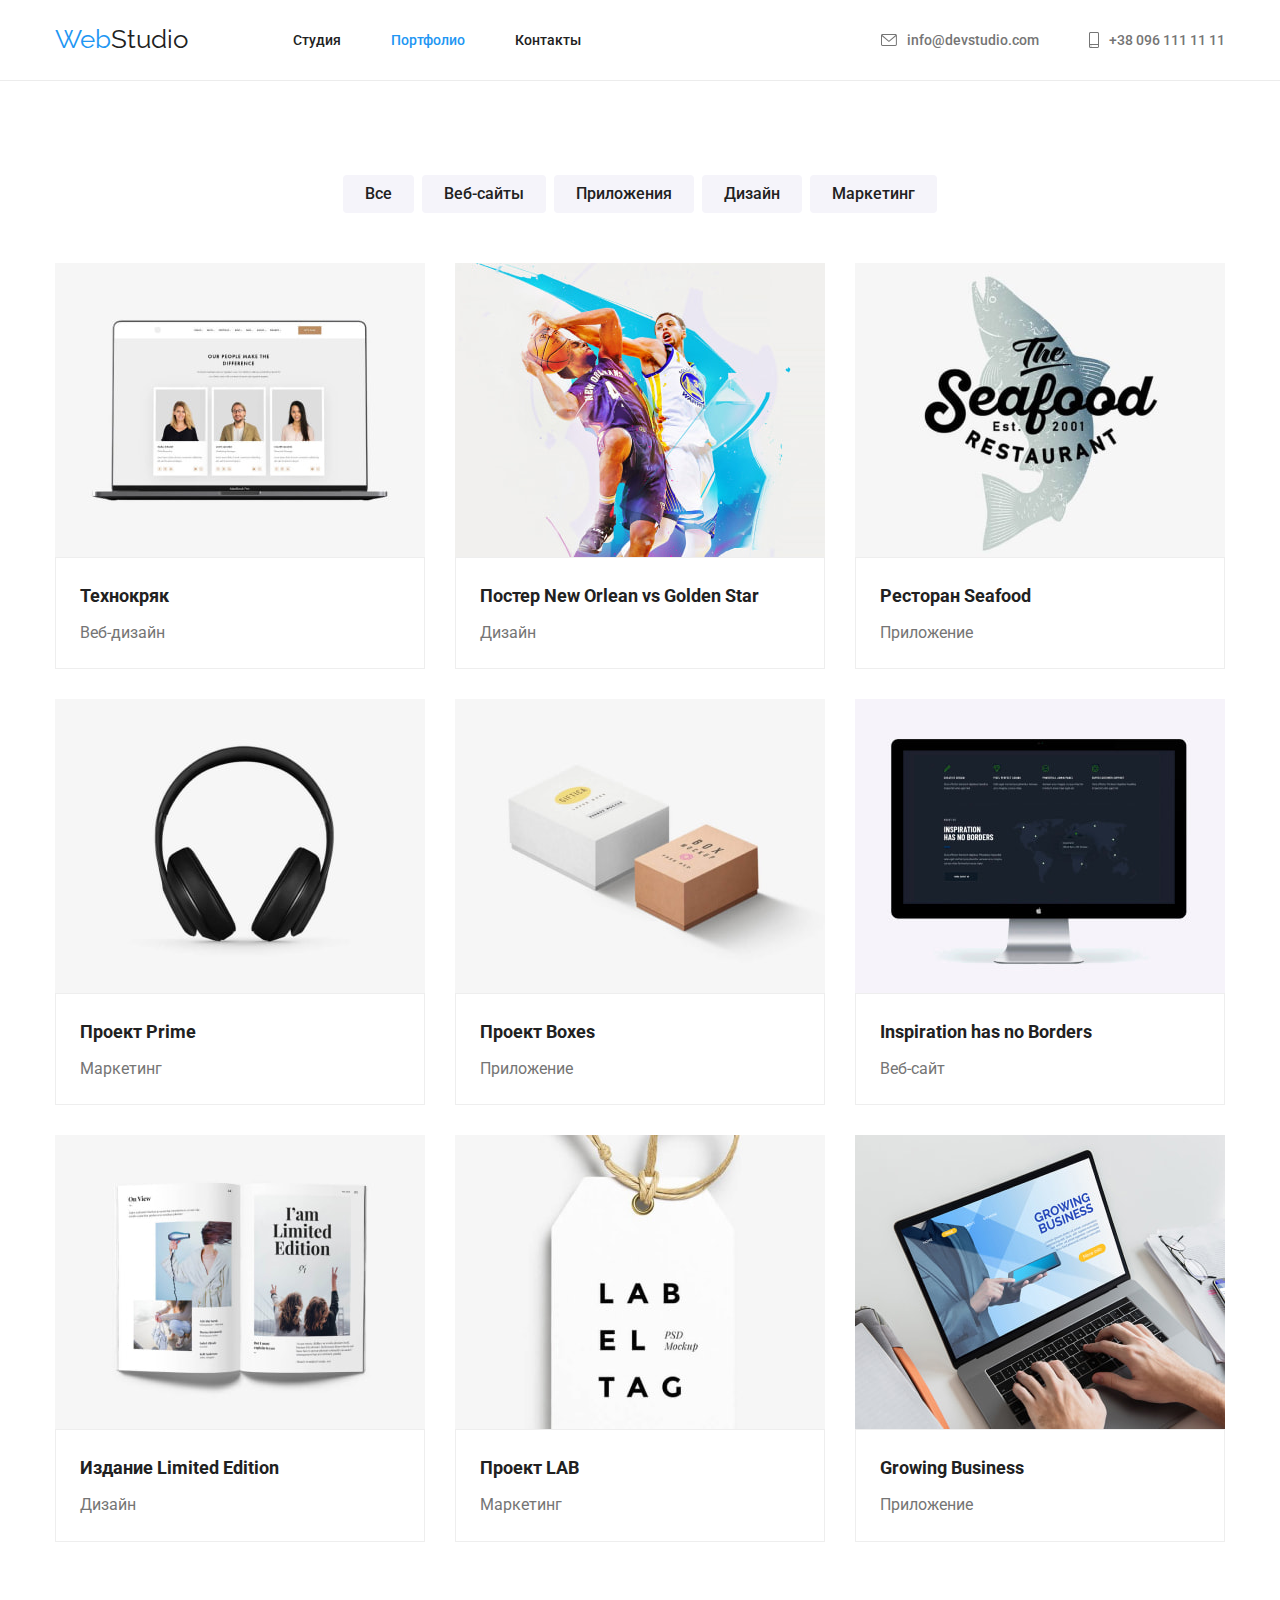
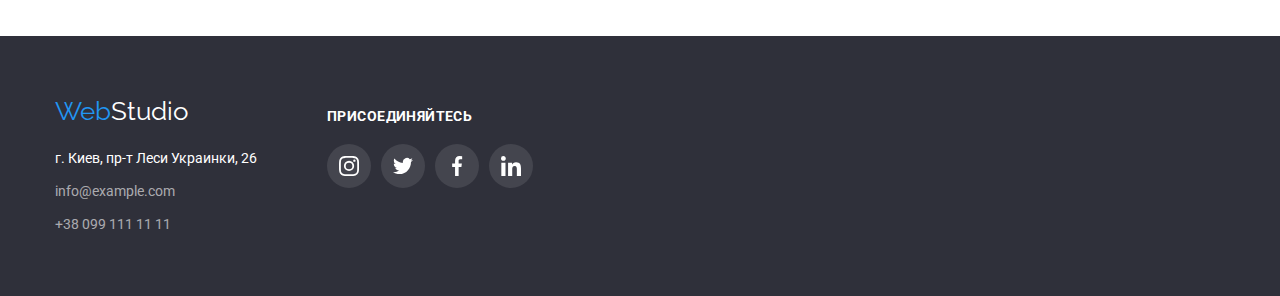
==== commit 0111566d: "Доработанная версия ДЗ 4" ====
--- a/portfolio.html
+++ b/portfolio.html
@@ -20,7 +20,7 @@
   <body>
     <!--Хедер-->
 
-    <header class="page-header">
+      <header class="page-header">
       <div class="container header-flex">
         <nav class="nav-box-flex">
           <a class="link nav-box" href="index.html">
@@ -32,29 +32,30 @@
             <li class="site-nav-item">
               <a class="link" href="./index.html">Студия</a>
             </li>
-            <li class="site-nav-item">
-              <a class="link link-current" href="./portfolio.html">Портфолио</a>
-            </li>
+            <li class="site-nav-item"><a class="link-current link" href="./portfolio.html">Портфолио</a></li>
             <li class="site-nav-item"><a class="link" href="">Контакты</a></li>
           </ul>
         </nav>
+
         <ul class="auth-nav list-decor auth-nav-flex">
-          <div class="auth-nav-icon-email">
-            <svg class="icon-email">
-              <use href="./images/Sprite.svg#icon-envelope"></use>
-            </svg>
-            <li>
+          <li>
+            <div class="auth-nav-icon-email">
+              <svg class="icon-email">
+                <use href="./images/Sprite.svg#icon-envelope"></use>
+              </svg>
+
               <a class="link tel-position" href="">info@devstudio.com</a>
-            </li>
-          </div>
-          <div class="auth-nav-icon-tel">
-            <svg class="icon-tel">
-              <use href="./images/Sprite.svg#icon-smartphone"></use>
-            </svg>
-            <li>
+            </div>
+          </li>
+
+          <li>
+            <div class="auth-nav-icon-tel">
+              <svg class="icon-tel">
+                <use href="./images/Sprite.svg#icon-smartphone"></use>
+              </svg>
               <a class="link" href="">+38 096 111 11 11</a>
-            </li>
-          </div>
+            </div>
+          </li>
         </ul>
       </div>
     </header>
@@ -189,7 +190,7 @@
     </main>
     <!--Футер-->
 
-     <footer class="page-footer">
+    <footer class="page-footer">
       <div class="container footer-flex">
         <div>
           <a class="link" href="index.html">
@@ -236,6 +237,5 @@
         </div>
       </div>
     </footer>
-
   </body>
 </html>
--- a/css/styles.css
+++ b/css/styles.css
@@ -676,12 +676,12 @@
 
 .filter-button:focus,
 .filter-button:hover {
-    font-weight: 500;
-    font-size: 16px;
-    line-height: 1.6;
     background: var(--accent-color);
     color: #FFFFFF;
-    border-radius: 4px;
+    box-shadow: 0px 3px 1px rgba(0, 0, 0, 0.1),
+    0px 1px 2px rgba(0, 0, 0, 0.08),
+    0px 2px 2px rgba(0, 0, 0, 0.12);
+
 }
 
 .filter-box {
@@ -705,7 +705,15 @@
     margin-bottom: 0;
 }
 .filter-card {
+    background-color: var(--our-team-card-cl);
  
+}
+
+.filter-card:hover,
+.filter-card:focus {
+    box-shadow: 0px 1px 1px rgba(0, 0, 0, 0.12), 
+    0px 4px 4px rgba(0, 0, 0, 0.06), 
+    1px 4px 6px rgba(0, 0, 0, 0.16);
 }
 
 .title-filter {
